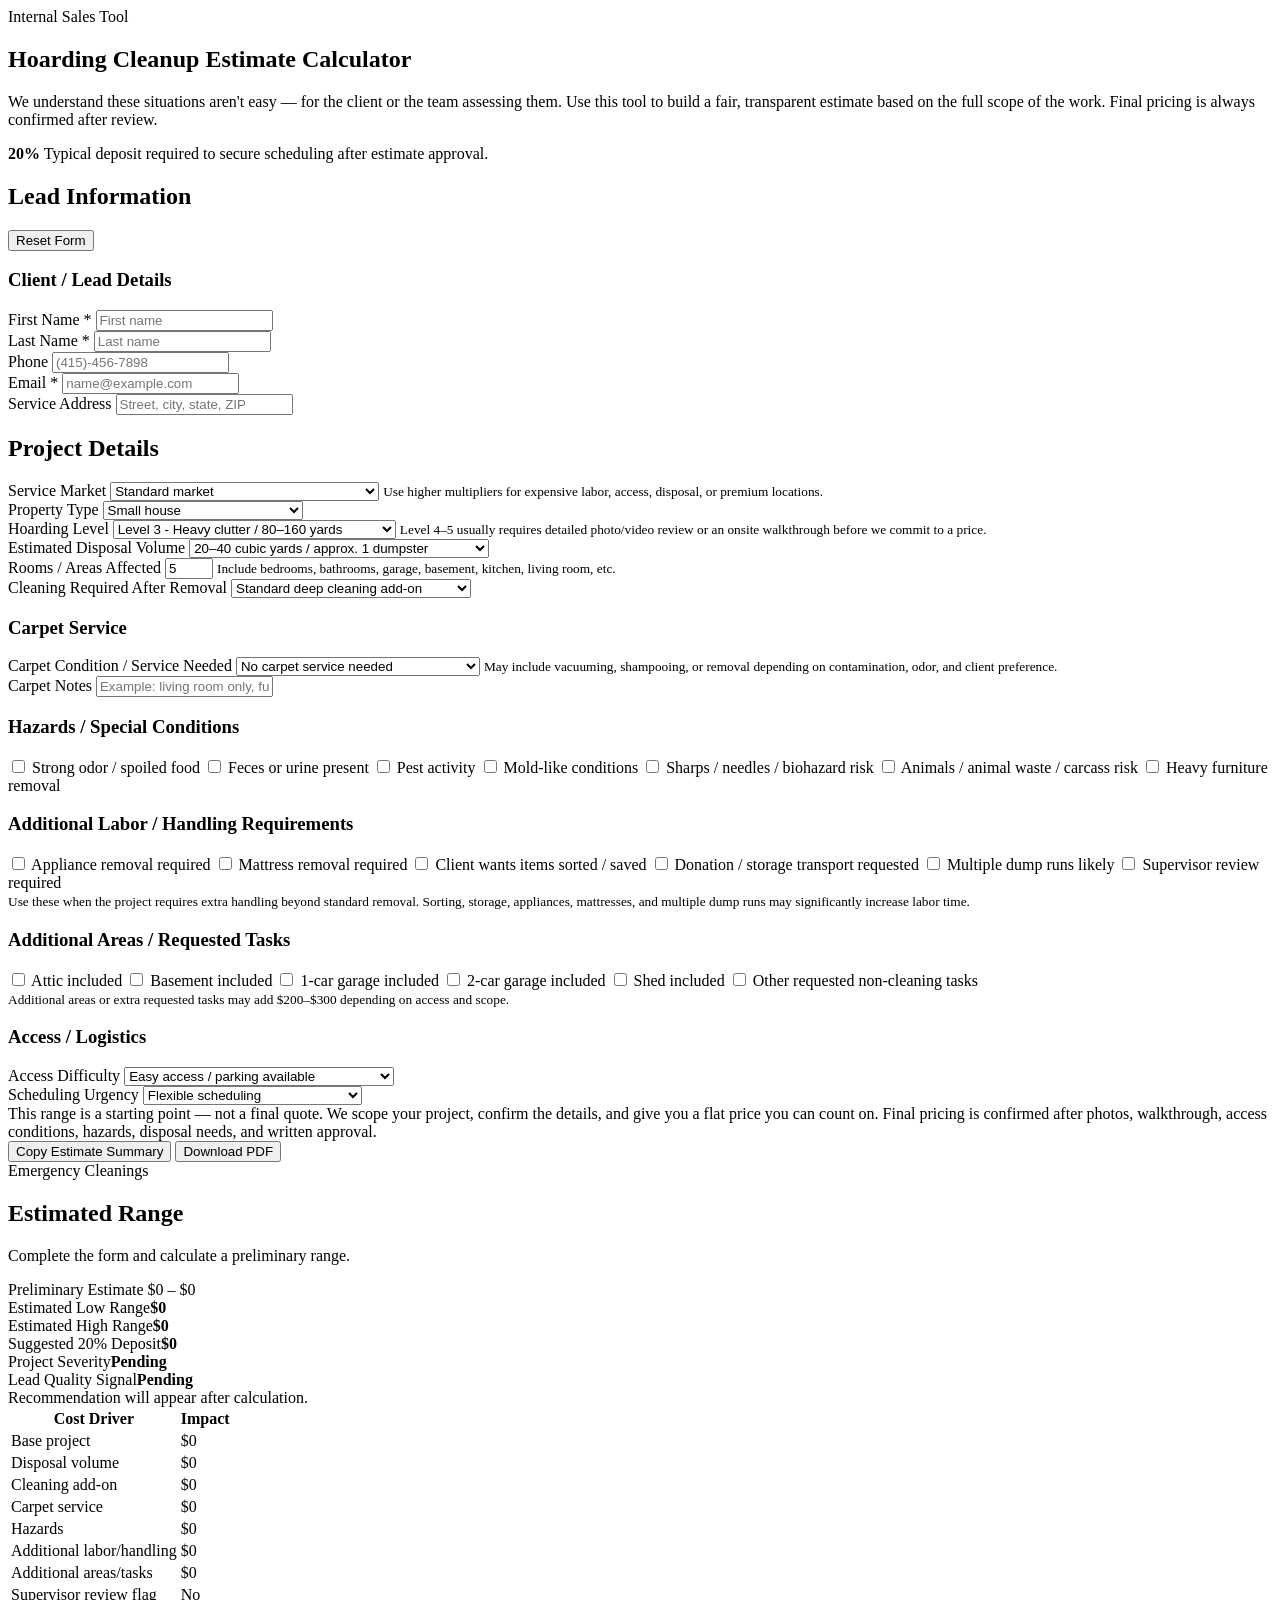
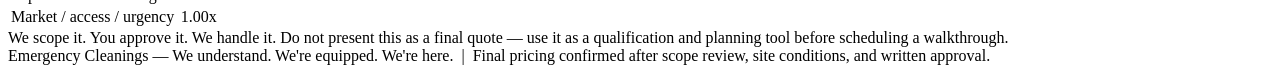
==== ProjectCalculator2/index.html @ 025e4f3f "Create index.html" ====
<!DOCTYPE html>
<html lang="en">
<head>
  <meta charset="UTF-8" />
  <meta name="viewport" content="width=device-width, initial-scale=1.0" />
  <title>Emergency Cleanings | Hoarding Cleanup Estimate Calculator</title>
  <link rel="stylesheet" href="styles.css" />
</head>
<body>
  <div class="ec-calculator-wrapper" id="ecCalculator">
    <section class="ec-header">
      <div>
        <span class="ec-badge">Internal Sales Tool</span>
        <h1>Hoarding Cleanup Estimate Calculator</h1>
        <p>
          We understand these situations aren't easy — for the client or the team assessing them.
          Use this tool to build a fair, transparent estimate based on the full scope of the work.
          Final pricing is always confirmed after review.
        </p>
      </div>
      <div class="ec-header-card">
        <strong>20%</strong>
        <span>Typical deposit required to secure scheduling after estimate approval.</span>
      </div>
    </section>

    <section class="ec-main-grid">
      <form class="ec-card" id="calculatorForm" novalidate>
        <div class="ec-form-topbar">
          <h2>Lead Information</h2>
          <button class="ec-btn ec-btn-secondary ec-btn-small" type="button" onclick="resetCalculator()">Reset Form</button>
        </div>

        <div class="ec-lead-box form-block-top">
          <h3>Client / Lead Details</h3>
          <div class="ec-two-col">
            <div class="ec-field">
              <label for="clientFirstName">First Name <span class="required">*</span></label>
              <input id="clientFirstName" type="text" placeholder="First name" required autocomplete="given-name" />
            </div>
            <div class="ec-field">
              <label for="clientLastName">Last Name <span class="required">*</span></label>
              <input id="clientLastName" type="text" placeholder="Last name" required autocomplete="family-name" />
            </div>
          </div>
          <div class="ec-two-col">
            <div class="ec-field">
              <label for="clientPhone">Phone</label>
              <input id="clientPhone" type="tel" placeholder="(415)-456-7898" inputmode="tel" maxlength="14" autocomplete="tel" />
            </div>
            <div class="ec-field">
              <label for="clientEmail">Email <span class="required">*</span></label>
              <input id="clientEmail" type="email" placeholder="name@example.com" required autocomplete="email" />
            </div>
          </div>
          <div class="ec-field">
            <label for="clientAddress">Service Address</label>
            <input id="clientAddress" type="text" placeholder="Street, city, state, ZIP" autocomplete="street-address" />
          </div>
        </div>

        <h2>Project Details</h2>

        <div class="ec-two-col">
          <div class="ec-field">
            <label for="marketType">Service Market</label>
            <select id="marketType">
              <option value="0.95">Lower-cost / rural market</option>
              <option value="1.00" selected>Standard market</option>
              <option value="1.15">High-cost metro</option>
              <option value="1.25">Premium metro / wealthy suburb</option>
              <option value="1.40">Difficult urban market: NYC / SF / LA core</option>
            </select>
            <small>Use higher multipliers for expensive labor, access, disposal, or premium locations.</small>
          </div>

          <div class="ec-field">
            <label for="propertyType">Property Type</label>
            <select id="propertyType">
              <option value="0.85">Studio / 1-bedroom apartment</option>
              <option value="0.95">2-bedroom apartment</option>
              <option value="1.00" selected>Small house</option>
              <option value="1.20">Medium house</option>
              <option value="1.45">Large house</option>
              <option value="1.70">Very large property / multi-unit</option>
            </select>
          </div>
        </div>

        <div class="ec-two-col">
          <div class="ec-field">
            <label for="hoardingLevel">Hoarding Level</label>
            <select id="hoardingLevel">
              <option value="800">Level 1 - Light clutter / 10–30 yards</option>
              <option value="1400">Level 2 - Moderate clutter / 30–80 yards</option>
              <option value="2400" selected>Level 3 - Heavy clutter / 80–160 yards</option>
              <option value="3800">Level 4 - Severe conditions / 160–250 yards</option>
              <option value="5000">Level 5 - Extreme / 250–400+ yards</option>
            </select>
            <small>Level 4–5 usually requires detailed photo/video review or an onsite walkthrough before we commit to a price.</small>
          </div>

          <div class="ec-field">
            <label for="cubicYards">Estimated Disposal Volume</label>
            <select id="cubicYards">
              <option value="350">Less than 10 cubic yards</option>
              <option value="800">10–20 cubic yards</option>
              <option value="1050" selected>20–40 cubic yards / approx. 1 dumpster</option>
              <option value="2100">40–80 cubic yards / approx. 1–2 dumpsters</option>
              <option value="4200">80–160 cubic yards / approx. 2–4 dumpsters</option>
              <option value="6300">160–240 cubic yards / approx. 4–6 dumpsters</option>
              <option value="9500">240–400 cubic yards / approx. 6–10 dumpsters</option>
            </select>
          </div>
        </div>

        <div class="ec-two-col">
          <div class="ec-field">
            <label for="roomsAffected">Rooms / Areas Affected</label>
            <input id="roomsAffected" type="number" min="1" max="30" value="5" />
            <small>Include bedrooms, bathrooms, garage, basement, kitchen, living room, etc.</small>
          </div>

          <div class="ec-field">
            <label for="cleaningLevel">Cleaning Required After Removal</label>
            <select id="cleaningLevel">
              <option value="0">Removal only</option>
              <option value="400">Removal + broom sweep</option>
              <option value="800">Small deep cleaning add-on</option>
              <option value="1300" selected>Standard deep cleaning add-on</option>
              <option value="1800">Large / severe deep cleaning add-on</option>
              <option value="2500">Biohazard-level cleaning / odor work</option>
            </select>
          </div>
        </div>

        <h3>Carpet Service</h3>
        <div class="ec-two-col">
          <div class="ec-field">
            <label for="carpetService">Carpet Condition / Service Needed</label>
            <select id="carpetService">
              <option value="0" selected>No carpet service needed</option>
              <option value="50">Light vacuum only / small area</option>
              <option value="150">Carpet vacuum / moderate area</option>
              <option value="300">Carpet shampoo / standard area</option>
              <option value="500">Carpet shampoo / large area</option>
              <option value="400">Carpet removal / small area</option>
              <option value="650">Carpet removal / medium area</option>
              <option value="800">Carpet removal / large or severe area</option>
            </select>
            <small>May include vacuuming, shampooing, or removal depending on contamination, odor, and client preference.</small>
          </div>
          <div class="ec-field">
            <label for="carpetNotes">Carpet Notes</label>
            <input id="carpetNotes" type="text" placeholder="Example: living room only, full house, remove contaminated carpet" />
          </div>
        </div>

        <h3>Hazards / Special Conditions</h3>
        <div class="ec-checkbox-grid">
          <label class="ec-check"><input type="checkbox" class="hazard" value="800" /> Strong odor / spoiled food</label>
          <label class="ec-check"><input type="checkbox" class="hazard" value="1800" /> Feces or urine present</label>
          <label class="ec-check"><input type="checkbox" class="hazard" value="900" /> Pest activity</label>
          <label class="ec-check"><input type="checkbox" class="hazard" value="1200" /> Mold-like conditions</label>
          <label class="ec-check"><input type="checkbox" class="hazard" value="2500" /> Sharps / needles / biohazard risk</label>
          <label class="ec-check"><input type="checkbox" class="hazard" value="1500" /> Animals / animal waste / carcass risk</label>
          <label class="ec-check"><input type="checkbox" class="hazard" value="800" /> Heavy furniture removal</label>
        </div>

        <h3>Additional Labor / Handling Requirements</h3>
        <div class="ec-checkbox-grid">
          <label class="ec-check"><input type="checkbox" class="labor-extra" value="350" /> Appliance removal required</label>
          <label class="ec-check"><input type="checkbox" class="labor-extra" value="150" /> Mattress removal required</label>
          <label class="ec-check"><input type="checkbox" class="labor-extra" value="750" /> Client wants items sorted / saved</label>
          <label class="ec-check"><input type="checkbox" class="labor-extra" value="650" /> Donation / storage transport requested</label>
          <label class="ec-check"><input type="checkbox" class="labor-extra" value="500" /> Multiple dump runs likely</label>
          <label class="ec-check"><input type="checkbox" class="supervisor-flag" value="0" /> Supervisor review required</label>
        </div>
        <small class="block-help">Use these when the project requires extra handling beyond standard removal. Sorting, storage, appliances, mattresses, and multiple dump runs may significantly increase labor time.</small>

        <h3>Additional Areas / Requested Tasks</h3>
        <div class="ec-checkbox-grid">
          <label class="ec-check"><input type="checkbox" class="extra-area" value="300" /> Attic included</label>
          <label class="ec-check"><input type="checkbox" class="extra-area" value="300" /> Basement included</label>
          <label class="ec-check"><input type="checkbox" class="extra-area" value="200" /> 1-car garage included</label>
          <label class="ec-check"><input type="checkbox" class="extra-area" value="300" /> 2-car garage included</label>
          <label class="ec-check"><input type="checkbox" class="extra-area" value="250" /> Shed included</label>
          <label class="ec-check"><input type="checkbox" class="extra-area" value="300" /> Other requested non-cleaning tasks</label>
        </div>
        <small class="block-help">Additional areas or extra requested tasks may add $200–$300 depending on access and scope.</small>

        <h3>Access / Logistics</h3>
        <div class="ec-two-col">
          <div class="ec-field">
            <label for="accessLevel">Access Difficulty</label>
            <select id="accessLevel">
              <option value="1.00">Easy access / parking available</option>
              <option value="1.06">Some stairs or elevator coordination</option>
              <option value="1.12">Long carry distance / limited parking</option>
              <option value="1.18">Urban building / COI / elevator restrictions</option>
              <option value="1.28">Very difficult access / no dumpster access</option>
            </select>
          </div>

          <div class="ec-field">
            <label for="urgency">Scheduling Urgency</label>
            <select id="urgency">
              <option value="1.00">Flexible scheduling</option>
              <option value="1.05">Within 7 days</option>
              <option value="1.12">Within 72 hours</option>
              <option value="1.22">Same-day / emergency response</option>
            </select>
          </div>
        </div>

        <div class="ec-warning">
          This range is a starting point — not a final quote. We scope your project, confirm the details,
          and give you a flat price you can count on. Final pricing is confirmed after photos, walkthrough,
          access conditions, hazards, disposal needs, and written approval.
        </div>

        <div class="ec-actions">
          <button class="ec-btn ec-btn-primary" type="button" onclick="copySummary()">Copy Estimate Summary</button>
          <button class="ec-btn ec-btn-primary" type="button" onclick="downloadEstimatePdf()">Download PDF</button>
        </div>
      </form>

      <aside class="ec-result-card" id="resultPanel">
        <div class="ec-result-brand">
          <span class="ec-result-logo">Emergency Cleanings</span>
        </div>
        <h2>Estimated Range</h2>
        <p class="result-intro">Complete the form and calculate a preliminary range.</p>

        <div class="ec-range">
          <span class="label">Preliminary Estimate</span>
          <span class="amount" id="estimateRange">$0 – $0</span>
        </div>

        <div class="ec-result-row"><span>Estimated Low Range</span><strong id="lowRange">$0</strong></div>
        <div class="ec-result-row"><span>Estimated High Range</span><strong id="highRange">$0</strong></div>
        <div class="ec-result-row"><span>Suggested 20% Deposit</span><strong id="depositAmount">$0</strong></div>
        <div class="ec-result-row"><span>Project Severity</span><strong id="severityLabel">Pending</strong></div>
        <div class="ec-result-row"><span>Lead Quality Signal</span><strong id="leadSignal">Pending</strong></div>

        <div class="ec-quality-box" id="recommendationBox">
          Recommendation will appear after calculation.
        </div>

        <table class="ec-mini-table" id="breakdownTable">
          <thead>
            <tr><th>Cost Driver</th><th>Impact</th></tr>
          </thead>
          <tbody>
            <tr><td>Base project</td><td id="baseImpact">$0</td></tr>
            <tr><td>Disposal volume</td><td id="volumeImpact">$0</td></tr>
            <tr><td>Cleaning add-on</td><td id="cleanImpact">$0</td></tr>
            <tr><td>Carpet service</td><td id="carpetImpact">$0</td></tr>
            <tr><td>Hazards</td><td id="hazardImpact">$0</td></tr>
            <tr><td>Additional labor/handling</td><td id="laborExtraImpact">$0</td></tr>
            <tr><td>Additional areas/tasks</td><td id="extraImpact">$0</td></tr>
            <tr><td>Supervisor review flag</td><td id="supervisorImpact">No</td></tr>
            <tr><td>Market / access / urgency</td><td id="multiplierImpact">1.00x</td></tr>
          </tbody>
        </table>

        <div class="ec-note">
          We scope it. You approve it. We handle it. Do not present this as a final quote — use it as a qualification and planning tool before scheduling a walkthrough.
        </div>
      </aside>
    </section>

    <div class="ec-footer-note">
      Emergency Cleanings — We understand. We're equipped. We're here. &nbsp;|&nbsp; Final pricing confirmed after scope review, site conditions, and written approval.
    </div>
  </div>

  <script src="calculator.js"></script>
</body>
</html>
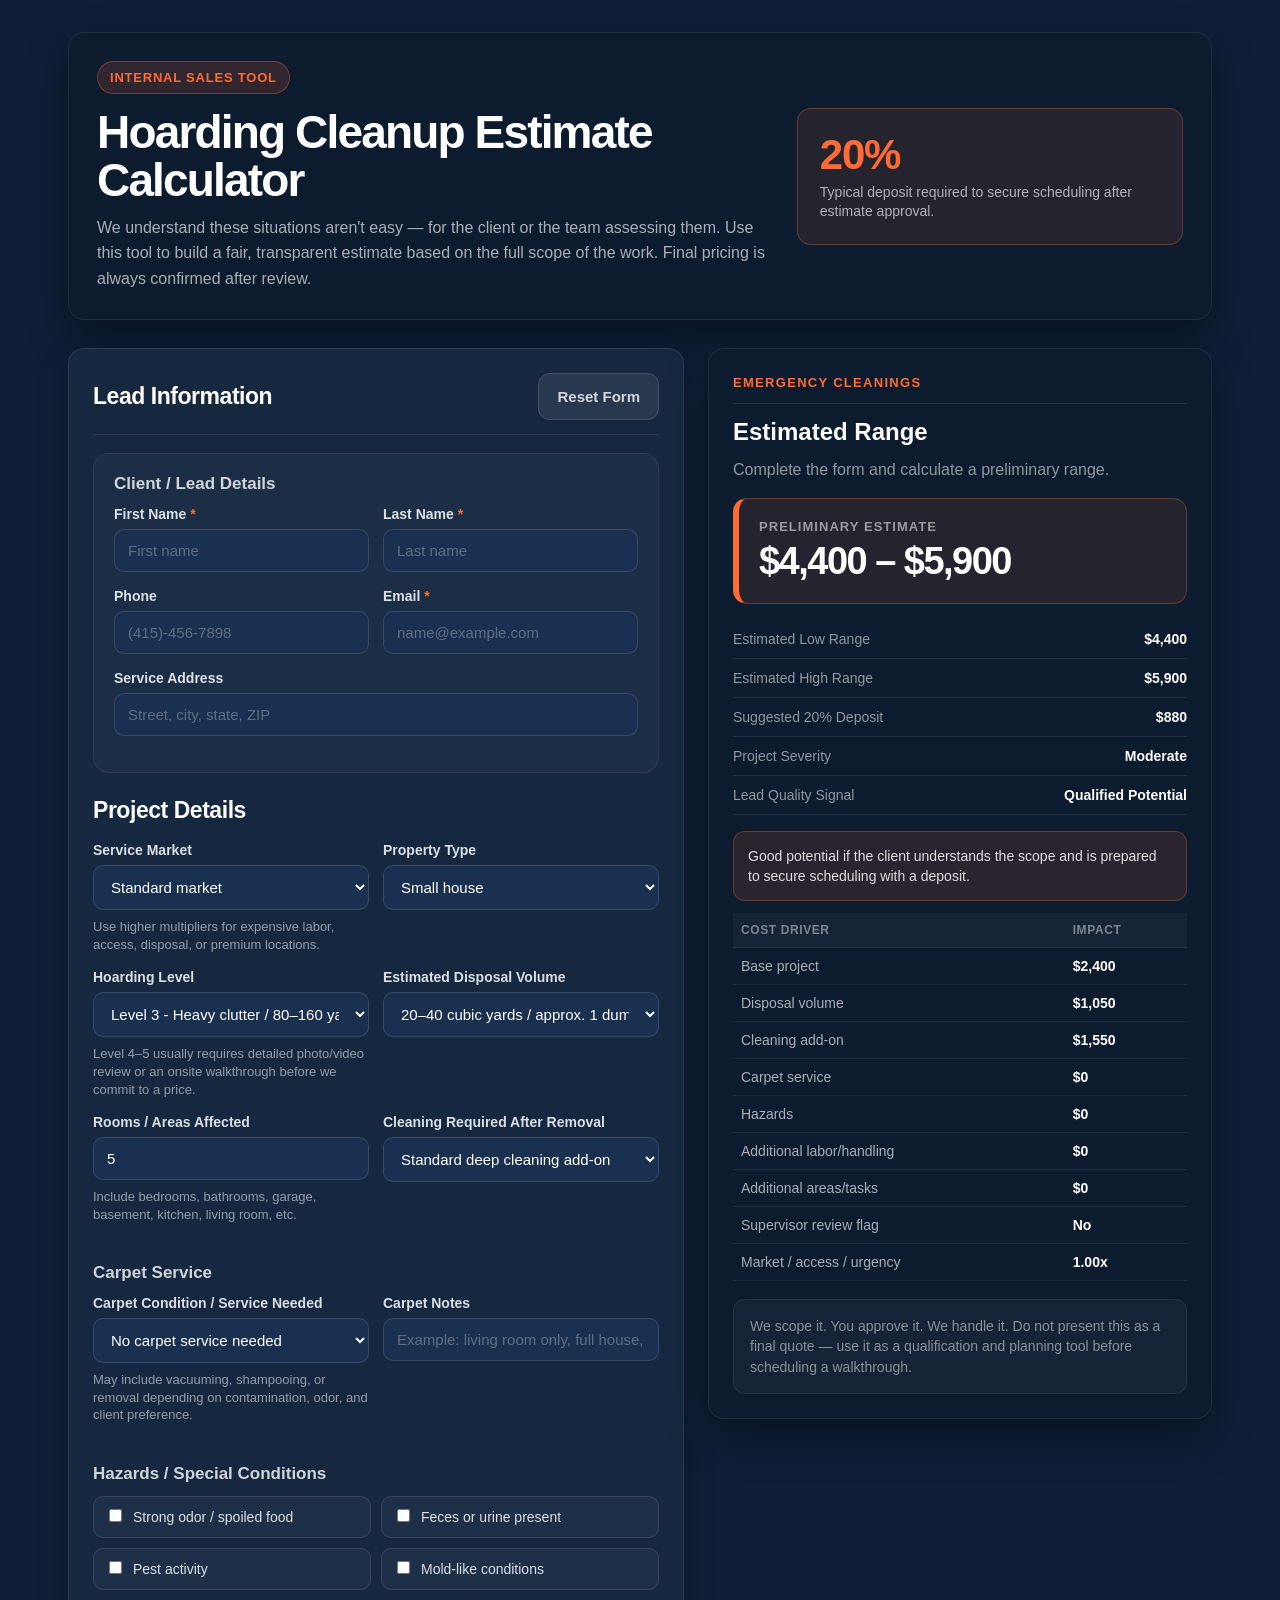
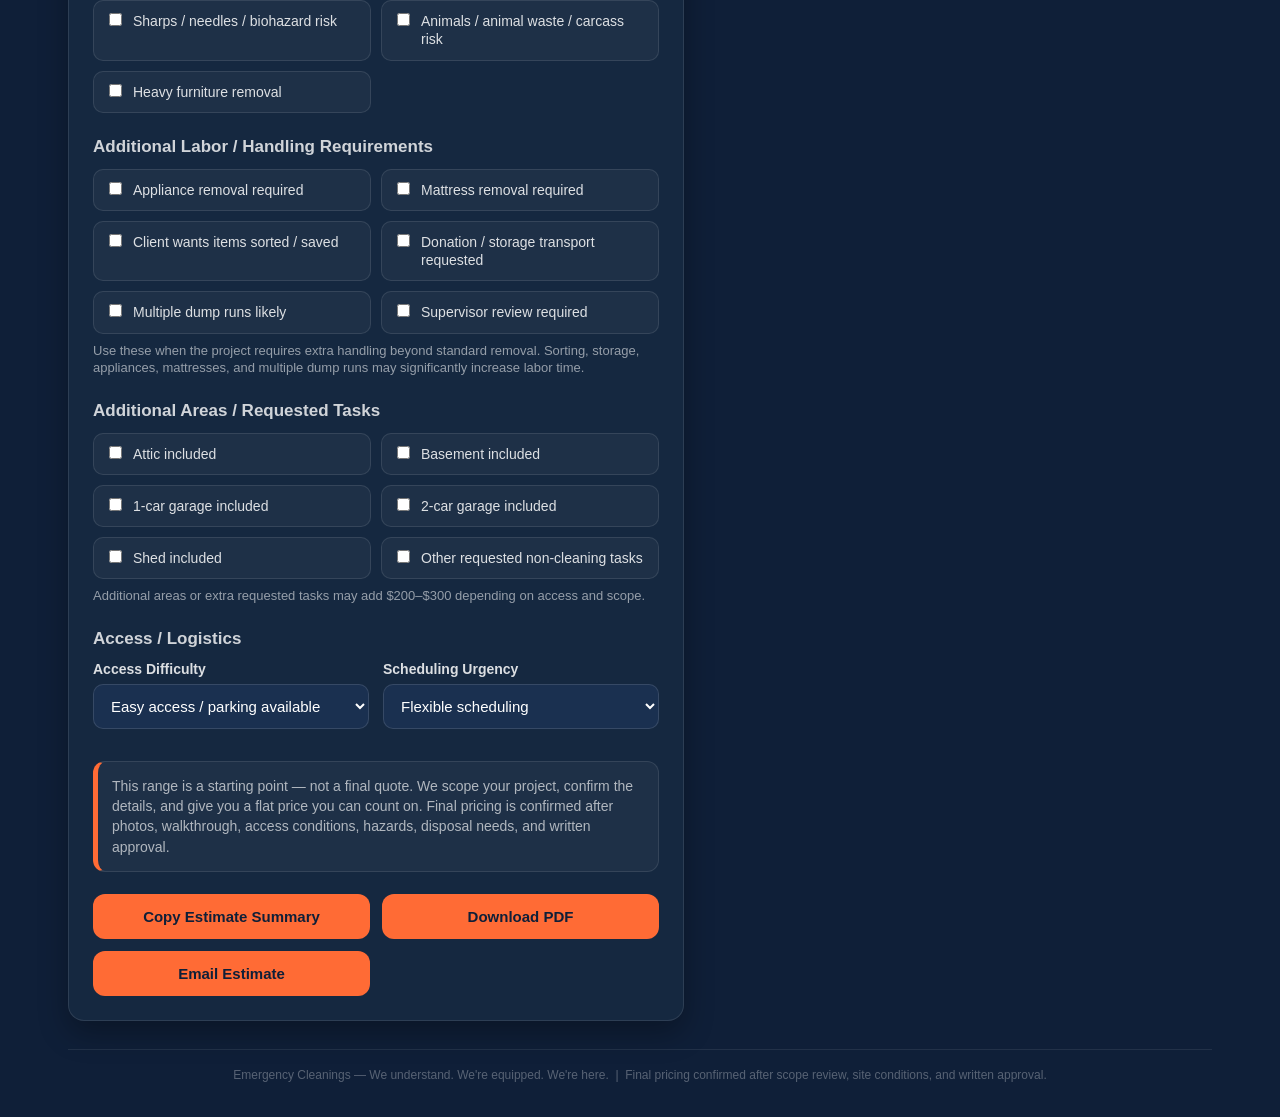
==== commit 4e1170f5: "[EC] salescalc2: add Email Estimate button + GAS sheet logging" ====
--- a/ProjectCalculator2/index.html
+++ b/ProjectCalculator2/index.html
@@ -222,6 +222,7 @@
         <div class="ec-actions">
           <button class="ec-btn ec-btn-primary" type="button" onclick="copySummary()">Copy Estimate Summary</button>
           <button class="ec-btn ec-btn-primary" type="button" onclick="downloadEstimatePdf()">Download PDF</button>
+          <button class="ec-btn ec-btn-primary" type="button" id="sendEstimateBtn" onclick="sendEstimate()">Email Estimate</button>
         </div>
       </form>
 
--- a/ProjectCalculator2/styles.css
+++ b/ProjectCalculator2/styles.css
@@ -0,0 +1,386 @@
+:root {
+  --ec-orange: #ff6b35;
+  --ec-orange-hover: #ff7a3d;
+  --ec-dark: #0f1f38;
+  --ec-dark-card: #152840;
+  --ec-dark-input: #1a3050;
+  --ec-border: rgba(255,255,255,0.1);
+  --ec-text: #ffffff;
+  --ec-muted: rgba(255,255,255,0.55);
+  --ec-red: #ff6b6b;
+  --ec-radius: 16px;
+}
+
+* { box-sizing: border-box; }
+
+body {
+  margin: 0;
+  font-family: Arial, Helvetica, sans-serif;
+  background: var(--ec-dark);
+  color: var(--ec-text);
+}
+
+.ec-calculator-wrapper {
+  max-width: 1180px;
+  margin: 0 auto;
+  padding: 32px 18px;
+}
+
+/* ── Header ── */
+.ec-header {
+  display: grid;
+  grid-template-columns: 1.4fr 0.8fr;
+  gap: 24px;
+  align-items: center;
+  margin-bottom: 28px;
+  padding: 28px;
+  background: #0d1b2e;
+  border: 1px solid rgba(255,255,255,0.08);
+  border-radius: var(--ec-radius);
+  box-shadow: 0 18px 40px rgba(0,0,0,0.4);
+}
+
+.ec-header h1 {
+  margin: 0 0 10px;
+  font-size: clamp(28px, 4vw, 46px);
+  line-height: 1.05;
+  letter-spacing: -0.04em;
+  color: #ffffff;
+}
+
+.ec-header p {
+  margin: 0;
+  font-size: 16px;
+  line-height: 1.6;
+  color: rgba(255,255,255,0.65);
+}
+
+.ec-badge {
+  display: inline-block;
+  margin-bottom: 14px;
+  padding: 8px 12px;
+  background: rgba(255,107,53,0.15);
+  border: 1px solid rgba(255,107,53,0.35);
+  border-radius: 999px;
+  font-weight: 700;
+  color: var(--ec-orange);
+  font-size: 13px;
+  text-transform: uppercase;
+  letter-spacing: 0.06em;
+}
+
+.ec-header-card {
+  background: rgba(255,107,53,0.1);
+  border: 1px solid rgba(255,107,53,0.3);
+  padding: 22px;
+  border-radius: 14px;
+}
+
+.ec-header-card strong {
+  display: block;
+  font-size: 42px;
+  font-weight: 900;
+  margin-bottom: 4px;
+  color: var(--ec-orange);
+  letter-spacing: -0.03em;
+}
+
+.ec-header-card span {
+  color: rgba(255,255,255,0.65);
+  font-size: 14px;
+  line-height: 1.4;
+}
+
+/* ── Main grid ── */
+.ec-main-grid {
+  display: grid;
+  grid-template-columns: 1.1fr 0.9fr;
+  gap: 24px;
+  align-items: start;
+}
+
+/* ── Form card ── */
+.ec-card {
+  background: var(--ec-dark-card);
+  border: 1px solid var(--ec-border);
+  border-radius: var(--ec-radius);
+  padding: 24px;
+  box-shadow: 0 12px 30px rgba(0,0,0,0.3);
+}
+
+.ec-card h2 {
+  margin: 0 0 18px;
+  font-size: 23px;
+  letter-spacing: -0.02em;
+  color: #ffffff;
+}
+
+.ec-card h3 {
+  margin: 24px 0 12px;
+  font-size: 17px;
+  color: rgba(255,255,255,0.8);
+  font-weight: 700;
+}
+
+.ec-field { margin-bottom: 16px; }
+.ec-field label { display: block; font-weight: 700; margin-bottom: 7px; font-size: 14px; color: rgba(255,255,255,0.85); }
+.ec-field small, .block-help { display: block; margin-top: 8px; color: var(--ec-muted); line-height: 1.35; font-size: 13px; }
+.required { color: var(--ec-orange); }
+
+select,
+input[type="number"],
+input[type="text"],
+input[type="email"],
+input[type="tel"] {
+  width: 100%;
+  padding: 12px 13px;
+  border: 1px solid rgba(255,255,255,0.12);
+  border-radius: 10px;
+  font-size: 15px;
+  background: var(--ec-dark-input);
+  color: #ffffff;
+}
+
+select option {
+  background: #1a3050;
+  color: #ffffff;
+}
+
+select:focus,
+input:focus {
+  outline: 3px solid rgba(255,107,53,0.3);
+  border-color: var(--ec-orange);
+}
+
+::placeholder { color: rgba(255,255,255,0.3); }
+
+.ec-two-col { display: grid; grid-template-columns: 1fr 1fr; gap: 14px; }
+.ec-checkbox-grid { display: grid; grid-template-columns: 1fr 1fr; gap: 10px; margin-top: 8px; }
+
+.ec-check {
+  display: flex;
+  gap: 8px;
+  align-items: flex-start;
+  padding: 11px;
+  border: 1px solid rgba(255,255,255,0.1);
+  border-radius: 10px;
+  background: rgba(255,255,255,0.04);
+  font-size: 14px;
+  line-height: 1.3;
+  cursor: pointer;
+  transition: border-color 0.15s, background 0.15s;
+  color: rgba(255,255,255,0.85);
+}
+
+.ec-check:hover { border-color: var(--ec-orange); background: rgba(255,107,53,0.06); }
+.ec-check input { margin-top: 1px; accent-color: var(--ec-orange); }
+
+/* ── Form topbar ── */
+.ec-actions { display: grid; grid-template-columns: 1fr 1fr; gap: 12px; margin-top: 22px; }
+
+.ec-form-topbar {
+  display: flex;
+  justify-content: space-between;
+  align-items: center;
+  gap: 12px;
+  margin-bottom: 18px;
+  padding-bottom: 14px;
+  border-bottom: 1px solid var(--ec-border);
+}
+.ec-form-topbar h2 { margin: 0; }
+.ec-btn-small { padding: 10px 14px; font-size: 13px; border-radius: 10px; white-space: nowrap; }
+
+/* ── Buttons ── */
+.ec-btn {
+  border: none;
+  padding: 14px 18px;
+  border-radius: 12px;
+  font-size: 15px;
+  font-weight: 800;
+  cursor: pointer;
+  transition: background 0.2s ease, transform 0.15s ease;
+}
+
+/* Orange CTA — brand standard */
+.ec-btn-primary {
+  background: var(--ec-orange);
+  color: #0f1f38;
+}
+.ec-btn-primary:hover {
+  background: var(--ec-orange-hover);
+  transform: translateY(-1px);
+}
+
+.ec-btn-secondary {
+  background: rgba(255,255,255,0.08);
+  color: rgba(255,255,255,0.8);
+  border: 1px solid rgba(255,255,255,0.12);
+}
+.ec-btn-secondary:hover { background: rgba(255,255,255,0.13); }
+
+/* ── Result card ── */
+.ec-result-card {
+  position: sticky;
+  top: 18px;
+  background: #0d1b2e;
+  color: #ffffff;
+  border-radius: var(--ec-radius);
+  padding: 24px;
+  border: 1px solid rgba(255,255,255,0.08);
+  box-shadow: 0 18px 40px rgba(0,0,0,0.4);
+}
+
+.ec-result-brand {
+  margin-bottom: 14px;
+  padding-bottom: 12px;
+  border-bottom: 1px solid rgba(255,255,255,0.1);
+}
+
+.ec-result-logo {
+  font-size: 13px;
+  font-weight: 800;
+  text-transform: uppercase;
+  letter-spacing: 0.1em;
+  color: var(--ec-orange);
+}
+
+.ec-result-card h2 { color: #ffffff; margin: 0 0 12px; }
+.result-intro { margin: 0; color: rgba(255,255,255,0.55); line-height: 1.45; }
+
+.ec-range {
+  padding: 20px;
+  background: rgba(255,107,53,0.1);
+  border-radius: 14px;
+  margin: 16px 0;
+  border: 1px solid rgba(255,107,53,0.3);
+  border-left: 6px solid var(--ec-orange);
+}
+.ec-range .label {
+  display: block;
+  font-size: 13px;
+  color: rgba(255,255,255,0.55);
+  font-weight: 700;
+  text-transform: uppercase;
+  letter-spacing: 0.08em;
+  margin-bottom: 6px;
+}
+.ec-range .amount {
+  font-size: clamp(28px, 4vw, 38px);
+  font-weight: 900;
+  letter-spacing: -0.04em;
+  color: #ffffff;
+}
+
+.ec-result-row {
+  display: flex;
+  justify-content: space-between;
+  gap: 10px;
+  border-bottom: 1px solid rgba(255,255,255,0.08);
+  padding: 11px 0;
+  color: rgba(255,255,255,0.55);
+  font-size: 14px;
+}
+.ec-result-row strong { color: #ffffff; text-align: right; }
+
+.ec-quality-box {
+  margin-top: 16px;
+  padding: 14px;
+  border-radius: 12px;
+  background: rgba(255,107,53,0.12);
+  border: 1px solid rgba(255,107,53,0.3);
+  line-height: 1.45;
+  font-size: 14px;
+  color: rgba(255,255,255,0.85);
+}
+
+/* ── Warning box ── */
+.ec-warning {
+  margin-top: 16px;
+  padding: 14px;
+  background: rgba(255,255,255,0.04);
+  border: 1px solid rgba(255,255,255,0.1);
+  border-left: 5px solid var(--ec-orange);
+  border-radius: 12px;
+  color: rgba(255,255,255,0.65);
+  line-height: 1.45;
+  font-size: 14px;
+}
+
+/* ── Note ── */
+.ec-note {
+  margin-top: 18px;
+  padding: 16px;
+  background: rgba(255,255,255,0.04);
+  border-radius: 12px;
+  line-height: 1.45;
+  font-size: 14px;
+  color: rgba(255,255,255,0.5);
+  border: 1px solid rgba(255,255,255,0.07);
+}
+
+/* ── Lead box ── */
+.ec-lead-box {
+  margin-top: 24px;
+  background: rgba(255,255,255,0.03);
+  border: 1px solid rgba(255,255,255,0.08);
+  border-radius: var(--ec-radius);
+  padding: 20px;
+}
+.form-block-top { margin-top: 0; margin-bottom: 24px; }
+.ec-lead-box h3 { margin-top: 0; color: rgba(255,255,255,0.8); }
+
+/* ── Breakdown table ── */
+.ec-mini-table { width: 100%; border-collapse: collapse; margin-top: 12px; font-size: 14px; }
+.ec-mini-table th,
+.ec-mini-table td {
+  text-align: left;
+  border-bottom: 1px solid rgba(255,255,255,0.07);
+  padding: 10px 8px;
+}
+.ec-mini-table th {
+  background: rgba(255,255,255,0.04);
+  font-size: 12px;
+  text-transform: uppercase;
+  letter-spacing: 0.05em;
+  color: rgba(255,255,255,0.45);
+}
+.ec-mini-table td { color: rgba(255,255,255,0.65); }
+.ec-mini-table td:last-child { color: #ffffff; font-weight: 700; }
+
+/* ── Footer ── */
+.ec-footer-note {
+  margin-top: 28px;
+  text-align: center;
+  font-size: 12px;
+  color: rgba(255,255,255,0.3);
+  line-height: 1.55;
+  padding-top: 16px;
+  border-top: 1px solid rgba(255,255,255,0.08);
+}
+
+/* ── Print ── */
+@media print {
+  body { background: #ffffff; color: #000; }
+  .ec-calculator-wrapper { max-width: none; padding: 0; }
+  .ec-header, .ec-card, .ec-result-card { box-shadow: none; }
+  .ec-main-grid { grid-template-columns: 1fr; }
+  .ec-result-card {
+    position: static;
+    break-inside: avoid;
+    background: #0f1f38 !important;
+    -webkit-print-color-adjust: exact;
+    print-color-adjust: exact;
+  }
+  .ec-actions, .ec-form-topbar button { display: none !important; }
+}
+
+/* ── Responsive ── */
+@media (max-width: 900px) {
+  .ec-header, .ec-main-grid, .ec-two-col { grid-template-columns: 1fr; }
+  .ec-result-card { position: static; }
+}
+
+@media (max-width: 620px) {
+  .ec-checkbox-grid, .ec-actions { grid-template-columns: 1fr; }
+  .ec-card, .ec-header, .ec-result-card { padding: 18px; }
+}
